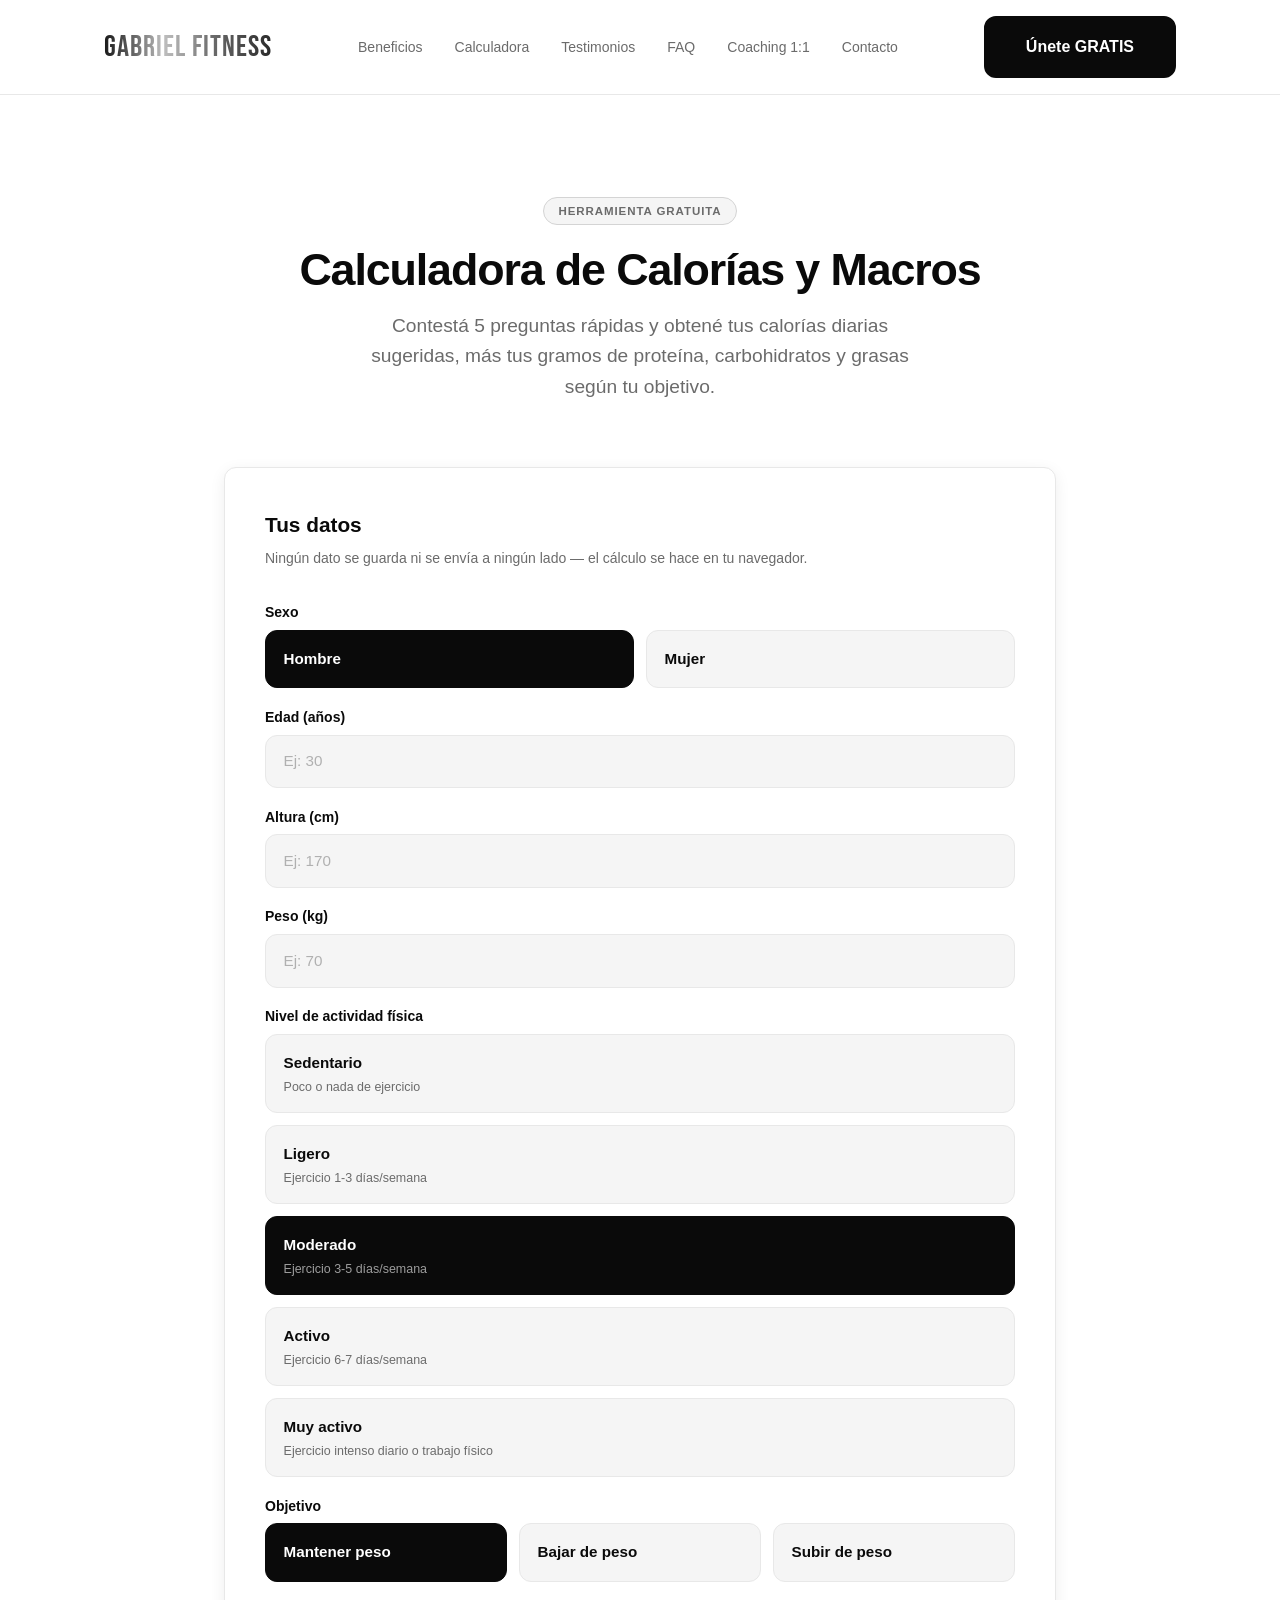
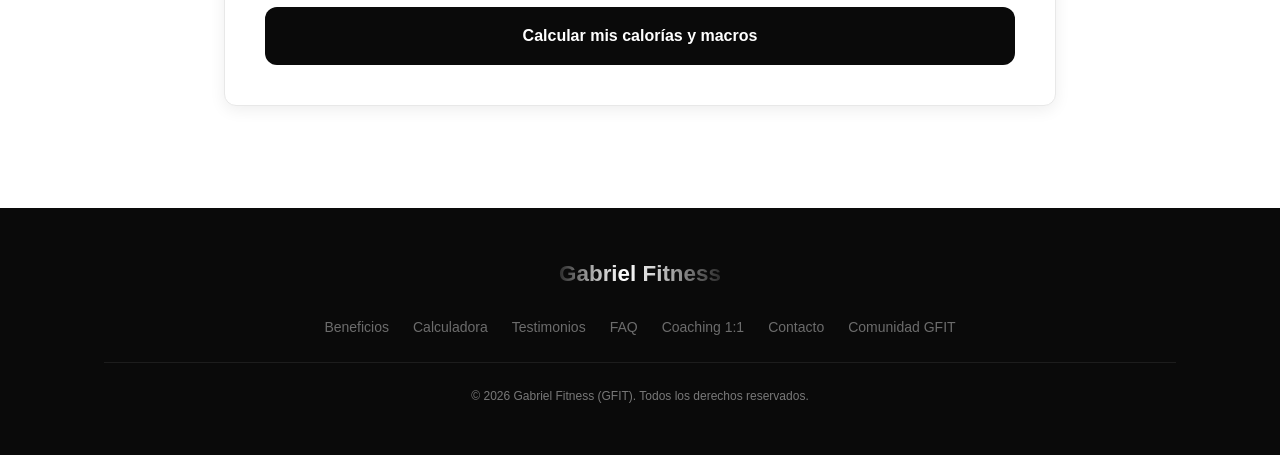
==== calculadora.html @ d25fadeb "Add calorie & macro calculator page - New calculadora.html: standalone tool page matching the site's" ====
<!DOCTYPE html>
<html lang="es">
<head>
  <meta charset="UTF-8">
  <meta name="viewport" content="width=device-width, initial-scale=1.0">

  <!-- SEO -->
  <title>Calculadora de Calorías y Macros — Gabriel Fitness (GFIT)</title>
  <meta name="description" content="Calculá tus calorías diarias y tus macronutrientes (proteína, carbohidratos y grasas) según tu objetivo. Herramienta gratuita de Gabriel Fitness.">

  <!-- Open Graph -->
  <meta property="og:title" content="Calculadora de Calorías y Macros — Gabriel Fitness (GFIT)">
  <meta property="og:description" content="Calculá tus calorías diarias y tus macronutrientes según tu objetivo. Herramienta gratuita de Gabriel Fitness.">
  <meta property="og:type" content="website">
  <meta property="og:image" content="https://images.unsplash.com/photo-1571019613454-1cb2f99b2d8b?w=1200&q=80">

  <link rel="stylesheet" href="./styles.css">
</head>

<body>

  <!-- HEADER -->
  <header class="site-header">
    <div class="container">
      <div class="header-inner">

        <a href="index.html" class="logo" aria-label="Gabriel Fitness — inicio">Gabriel Fitness</a>

        <nav class="nav-links" aria-label="Navegación principal">
          <a href="index.html#beneficios">Beneficios</a>
          <a href="calculadora.html">Calculadora</a>
          <a href="index.html#testimonios">Testimonios</a>
          <a href="index.html#faq">FAQ</a>
          <a href="index.html#coaching">Coaching 1:1</a>
          <a href="index.html#contacto">Contacto</a>
        </nav>

        <div class="header-cta">
          <a href="https://www.skool.com/noimportadondeestes-3289/about" target="_blank" rel="noopener noreferrer" class="btn btn-primary">Únete GRATIS</a>
          <button class="hamburger" id="menuBtn" aria-label="Abrir menú" aria-expanded="false">
            <span></span><span></span><span></span>
          </button>
        </div>

      </div>

      <nav class="mobile-menu" id="mobileMenu" aria-label="Menú móvil">
        <a href="index.html#beneficios">Beneficios</a>
        <a href="calculadora.html">Calculadora</a>
        <a href="index.html#testimonios">Testimonios</a>
        <a href="index.html#faq">FAQ</a>
        <a href="index.html#coaching">Coaching 1:1</a>
        <a href="index.html#contacto">Contacto</a>
        <a href="https://www.skool.com/noimportadondeestes-3289/about" target="_blank" rel="noopener noreferrer" class="btn btn-primary" style="margin-top:0.5rem;text-align:center;">Únete GRATIS a la comunidad</a>
      </nav>

    </div>
  </header>

  <main>

    <!-- ============================================ -->
    <!-- CALCULADORA -->
    <!-- ============================================ -->
    <section class="section-pad">
      <div class="container container--md">

        <div class="section-header">
          <div class="tag">Herramienta gratuita</div>
          <h1 class="section-title">Calculadora de Calorías y Macros</h1>
          <p class="section-subtitle">Contestá 5 preguntas rápidas y obtené tus calorías diarias sugeridas, más tus gramos de proteína, carbohidratos y grasas según tu objetivo.</p>
        </div>

        <div class="form-card">
          <h3 class="form-card-title">Tus datos</h3>
          <p class="form-card-sub">Ningún dato se guarda ni se envía a ningún lado — el cálculo se hace en tu navegador.</p>

          <form id="calcForm" novalidate>

            <div class="form-group">
              <span class="form-label">Sexo</span>
              <div class="choice-group" role="radiogroup" aria-label="Sexo">
                <label class="choice-card">
                  <input type="radio" name="sexo" value="hombre" checked>
                  <span class="choice-card-title">Hombre</span>
                </label>
                <label class="choice-card">
                  <input type="radio" name="sexo" value="mujer">
                  <span class="choice-card-title">Mujer</span>
                </label>
              </div>
            </div>

            <div class="form-group">
              <label class="form-label" for="c-edad">Edad (años)</label>
              <input class="form-input" type="number" inputmode="numeric" id="c-edad" name="edad" min="14" max="90" step="1" placeholder="Ej: 30" required>
            </div>

            <div class="form-group">
              <label class="form-label" for="c-altura">Altura (cm)</label>
              <input class="form-input" type="number" inputmode="numeric" id="c-altura" name="altura" min="120" max="230" step="1" placeholder="Ej: 170" required>
            </div>

            <div class="form-group">
              <label class="form-label" for="c-peso">Peso (kg)</label>
              <input class="form-input" type="number" inputmode="decimal" id="c-peso" name="peso" min="30" max="250" step="0.1" placeholder="Ej: 70" required>
            </div>

            <div class="form-group">
              <span class="form-label">Nivel de actividad física</span>
              <div class="choice-group choice-group--stack" role="radiogroup" aria-label="Nivel de actividad física">
                <label class="choice-card">
                  <input type="radio" name="actividad" value="sedentario">
                  <span class="choice-card-title">Sedentario</span>
                  <span class="choice-card-desc">Poco o nada de ejercicio</span>
                </label>
                <label class="choice-card">
                  <input type="radio" name="actividad" value="ligero">
                  <span class="choice-card-title">Ligero</span>
                  <span class="choice-card-desc">Ejercicio 1-3 días/semana</span>
                </label>
                <label class="choice-card">
                  <input type="radio" name="actividad" value="moderado" checked>
                  <span class="choice-card-title">Moderado</span>
                  <span class="choice-card-desc">Ejercicio 3-5 días/semana</span>
                </label>
                <label class="choice-card">
                  <input type="radio" name="actividad" value="activo">
                  <span class="choice-card-title">Activo</span>
                  <span class="choice-card-desc">Ejercicio 6-7 días/semana</span>
                </label>
                <label class="choice-card">
                  <input type="radio" name="actividad" value="muy-activo">
                  <span class="choice-card-title">Muy activo</span>
                  <span class="choice-card-desc">Ejercicio intenso diario o trabajo físico</span>
                </label>
              </div>
            </div>

            <div class="form-group">
              <span class="form-label">Objetivo</span>
              <div class="choice-group" role="radiogroup" aria-label="Objetivo">
                <label class="choice-card">
                  <input type="radio" name="objetivo" value="mantener" checked>
                  <span class="choice-card-title">Mantener peso</span>
                </label>
                <label class="choice-card">
                  <input type="radio" name="objetivo" value="deficit">
                  <span class="choice-card-title">Bajar de peso</span>
                </label>
                <label class="choice-card">
                  <input type="radio" name="objetivo" value="superavit">
                  <span class="choice-card-title">Subir de peso</span>
                </label>
              </div>
            </div>

            <button type="submit" class="form-submit">Calcular mis calorías y macros</button>
          </form>

          <div class="calc-results" id="calcResults" aria-live="polite">

            <div class="calc-results-grid">
              <div>
                <div class="stat-num" id="resCalorias">—</div>
                <div class="stat-lbl">Calorías objetivo<br>al día</div>
              </div>
              <div>
                <div class="stat-num" id="resProteina">—</div>
                <div class="stat-lbl">Proteína<br>al día</div>
              </div>
              <div>
                <div class="stat-num" id="resCarbos">—</div>
                <div class="stat-lbl">Carbohidratos<br>al día</div>
              </div>
              <div>
                <div class="stat-num" id="resGrasas">—</div>
                <div class="stat-lbl">Grasas<br>al día</div>
              </div>
            </div>

            <p class="calc-note">Estos valores son una referencia de partida basada en fórmulas estándar (Mifflin-St Jeor), no una prescripción exacta. Tu cuerpo puede responder distinto — lo ideal es ajustar según cómo evoluciones en las primeras semanas.</p>

            <div class="hero-cta-group">
              <a href="https://wa.me/50764013464?text=Hola%20Gabriel%2C%20hice%20el%20c%C3%A1lculo%20de%20mis%20calor%C3%ADas%20y%20tengo%20una%20duda%20sobre%20c%C3%B3mo%20aplicarlo" target="_blank" rel="noopener noreferrer" class="btn btn-primary btn-lg">Tengo una duda, hablemos por WhatsApp</a>
              <a href="https://www.skool.com/noimportadondeestes-3289/about" target="_blank" rel="noopener noreferrer" class="btn btn-outline">Prefiero unirme a la comunidad gratis</a>
            </div>

          </div>

        </div>

      </div>
    </section>

  </main>

  <!-- FOOTER -->
  <footer class="site-footer">
    <div class="container">
      <div class="footer-inner">

        <div class="footer-logo">Gabriel Fitness</div>

        <nav class="footer-links" aria-label="Links del footer">
          <a href="index.html#beneficios">Beneficios</a>
          <a href="calculadora.html">Calculadora</a>
          <a href="index.html#testimonios">Testimonios</a>
          <a href="index.html#faq">FAQ</a>
          <a href="index.html#coaching">Coaching 1:1</a>
          <a href="index.html#contacto">Contacto</a>
          <a href="https://www.skool.com/noimportadondeestes-3289/about" target="_blank" rel="noopener noreferrer">Comunidad GFIT</a>
        </nav>

        <div class="footer-divider"></div>

        <div class="footer-bottom">
          <span>© 2026 Gabriel Fitness (GFIT). Todos los derechos reservados.</span>
        </div>

      </div>
    </div>
  </footer>

  <!-- JAVASCRIPT -->
  <script src="script.js"></script>
  <script>
    // ---- TARJETAS SELECCIONABLES ----
    (function () {
      document.querySelectorAll('.choice-group').forEach(function (group) {
        function sync() {
          group.querySelectorAll('.choice-card').forEach(function (card) {
            card.classList.toggle('choice-card--selected', card.querySelector('input').checked);
          });
        }
        group.addEventListener('change', sync);
        sync();
      });
    })();

    // ---- CALCULADORA DE CALORÍAS Y MACROS ----
    (function () {
      var form = document.getElementById('calcForm');
      if (!form) return;
      var results = document.getElementById('calcResults');

      var MULTIPLICADORES = {
        sedentario: 1.2,
        ligero: 1.375,
        moderado: 1.55,
        activo: 1.725,
        'muy-activo': 1.9
      };

      form.addEventListener('submit', function (e) {
        e.preventDefault();

        var sexo = form.sexo.value;
        var edad = parseFloat(form.edad.value);
        var altura = parseFloat(form.altura.value);
        var peso = parseFloat(form.peso.value);
        var actividad = form.actividad.value;
        var objetivo = form.objetivo.value;

        var bmr = sexo === 'hombre'
          ? (10 * peso) + (6.25 * altura) - (5 * edad) + 5
          : (10 * peso) + (6.25 * altura) - (5 * edad) - 161;

        var tdee = bmr * MULTIPLICADORES[actividad];

        var calorias = tdee;
        if (objetivo === 'deficit') calorias = tdee * 0.85;
        if (objetivo === 'superavit') calorias = tdee * 1.10;

        var proteinaG = peso * 1.8;
        var proteinaCal = proteinaG * 4;
        var grasaCal = calorias * 0.25;
        var grasaG = grasaCal / 9;
        var carbosCal = Math.max(calorias - proteinaCal - grasaCal, 0);
        var carbosG = carbosCal / 4;

        document.getElementById('resCalorias').textContent = Math.round(calorias) + ' kcal';
        document.getElementById('resProteina').textContent = Math.round(proteinaG) + ' g';
        document.getElementById('resCarbos').textContent = Math.round(carbosG) + ' g';
        document.getElementById('resGrasas').textContent = Math.round(grasaG) + ' g';

        results.classList.add('calc-results--show');
        results.scrollIntoView({ behavior: 'smooth', block: 'start' });
      });
    })();
  </script>

</body>
</html>
---- styles.css ----
@import url('https://fonts.googleapis.com/css2?family=Bebas+Neue&display=swap');

/* ============================================
   STYLES.CSS — Gabriel Fitness (GFIT)
   Diseño blanco/negro puro, sin frameworks
   ============================================ */

/* ---- RESET ---- */
*, *::before, *::after { box-sizing: border-box; margin: 0; padding: 0; }

html {
  scroll-behavior: smooth;
  -webkit-font-smoothing: antialiased;
  -moz-osx-font-smoothing: grayscale;
  font-size: 16px;
}

body {
  font-family: -apple-system, BlinkMacSystemFont, 'Segoe UI', Roboto, 'Helvetica Neue', Arial, sans-serif;
  background: #ffffff;
  color: #0a0a0a;
  line-height: 1.6;
}

img { display: block; max-width: 100%; height: auto; }
ul { list-style: none; }
a { text-decoration: none; color: inherit; }
button { cursor: pointer; font: inherit; }
input, textarea { font: inherit; }

/* ---- VARIABLES ---- */
:root {
  --black:        #0a0a0a;
  --white:        #ffffff;
  --gray-100:     #f5f5f5;
  --gray-200:     #e8e8e8;
  --gray-300:     #d4d4d4;
  --gray-500:     #6b6b6b;
  --gray-700:     #333333;
  --silver-grad:  linear-gradient(90deg, #2b2b2b 0%, #a8a8a8 20%, #ffffff 40%, #cfcfcf 60%, #7a7a7a 80%, #2b2b2b 100%); /* efecto metálico premium */
  --radius:       12px;
  --max-w:        1200px;
  --max-w-md:     960px;
  --transition:   200ms ease;
}

/* ---- UTILIDADES ---- */
.container {
  width: 100%;
  max-width: var(--max-w);
  margin: 0 auto;
  padding: 0 clamp(1.5rem, 5vw, 4rem);
}

.container--md {
  max-width: var(--max-w-md);
  margin: 0 auto;
  padding: 0 clamp(1.5rem, 5vw, 4rem);
}

.section-pad { padding: clamp(4rem, 8vw, 8rem) 0; }

.tag {
  display: inline-block;
  padding: 0.25rem 0.9rem;
  background: var(--gray-100);
  border: 1px solid var(--gray-300);
  border-radius: 999px;
  font-size: 0.72rem;
  font-weight: 700;
  letter-spacing: 0.08em;
  text-transform: uppercase;
  color: var(--gray-500);
  margin-bottom: 1.25rem;
}

.section-title {
  font-size: clamp(2rem, 3.5vw, 3rem);
  font-weight: 800;
  letter-spacing: -0.025em;
  line-height: 1.1;
  color: var(--black);
  margin-bottom: 1rem;
}

.section-subtitle {
  font-size: clamp(1rem, 1.5vw, 1.2rem);
  color: var(--gray-500);
  line-height: 1.6;
  max-width: 52ch;
  margin: 0 auto;
}

.section-header {
  text-align: center;
  margin-bottom: clamp(3rem, 5vw, 5rem);
}

/* ---- BOTONES ---- */
.btn {
  display: inline-flex;
  align-items: center;
  justify-content: center;
  gap: 0.5rem;
  padding: 1rem 2.5rem;
  font-size: 1rem;
  font-weight: 600;
  border-radius: var(--radius);
  border: 2px solid transparent;
  transition: all var(--transition);
  white-space: nowrap;
  cursor: pointer;
}

.btn-primary {
  background: var(--black);
  color: var(--white);
  border-color: var(--black);
}

.btn-primary:hover {
  background: var(--gray-700);
  border-color: var(--gray-700);
}

.btn-outline {
  background: transparent;
  color: var(--black);
  border-color: var(--gray-300);
}

.btn-outline:hover {
  background: var(--gray-100);
  border-color: var(--gray-500);
}

.btn-silver {
  background: var(--silver-grad);
  color: #1a1a1a;
  border: none;
  font-weight: 700;
}

.btn-silver:hover { opacity: 0.9; }

.btn-white {
  background: var(--white);
  color: var(--black);
  border-color: var(--white);
  font-weight: 700;
}

.btn-white:hover { background: #e8e8e8; }

.btn-lg {
  padding: 1.1rem 3rem;
  font-size: 1.1rem;
  border-radius: 14px;
}

/* ============================================
   HEADER
   ============================================ */
.site-header {
  position: sticky;
  top: 0;
  z-index: 100;
  background: rgba(255,255,255,0.95);
  border-bottom: 1px solid var(--gray-200);
  backdrop-filter: blur(10px);
  -webkit-backdrop-filter: blur(10px);
}

.header-inner {
  display: flex;
  align-items: center;
  justify-content: space-between;
  padding: 1rem 0;
  gap: 1rem;
}

/* Logo con degradado plateado */
.logo {
  font-size: 30px;
  font-family: 'Bebas Neue', sans-serif;
  font-weight: 400;
  letter-spacing: 1px;
  background: linear-gradient(
    90deg,
    #1a1a1a 0%,
    #6f6f6f 20%,
    #bfbfbf 35%,
    #9a9a9a 50%,
    #6a6a6a 65%,
    #2a2a2a 100%
  );
  -webkit-background-clip: text;
  -webkit-text-fill-color: transparent;
  background-clip: text;
}

.nav-links {
  display: flex;
  align-items: center;
  gap: 2rem;
}

.nav-links a {
  font-size: 0.875rem;
  font-weight: 500;
  color: var(--gray-500);
  transition: color var(--transition);
}

.nav-links a:hover { color: var(--black); }

.header-cta { display: flex; align-items: center; gap: 1rem; }

/* Mobile menu */
.hamburger {
  display: none;
  flex-direction: column;
  gap: 5px;
  width: 40px; height: 40px;
  align-items: center; justify-content: center;
  background: none; border: none; cursor: pointer;
}

.hamburger span {
  display: block; width: 22px; height: 2px;
  background: var(--black); border-radius: 2px;
}

.mobile-menu {
  display: none;
  flex-direction: column;
  gap: 0.25rem;
  padding: 0.75rem 0 1.25rem;
  border-top: 1px solid var(--gray-200);
}

.mobile-menu a {
  font-size: 1rem; font-weight: 500;
  color: var(--gray-500);
  padding: 0.75rem 0;
  border-bottom: 1px solid var(--gray-200);
}

.mobile-menu a:hover { color: var(--black); }
.mobile-menu--open { display: flex; }

@media (max-width: 768px) {
  .nav-links { display: none; }
  .hamburger { display: flex; }
  .header-cta .btn { display: none; }
}

/* ============================================
   SECCIÓN 1: HERO
   ============================================ */
.hero {
  padding: clamp(4rem, 8vw, 7rem) 0;
  background: var(--white);
}

.hero-grid {
  display: grid;
  grid-template-columns: 1fr 1fr;
  align-items: center;
  gap: clamp(2rem, 5vw, 5rem);
}

.hero-badge {
  display: inline-flex;
  align-items: center;
  gap: 0.5rem;
  padding: 0.4rem 1rem;
  background: var(--gray-100);
  border: 1px solid var(--gray-300);
  border-radius: 999px;
  font-size: 0.72rem;
  font-weight: 700;
  letter-spacing: 0.06em;
  text-transform: uppercase;
  color: var(--gray-500);
  margin-bottom: 1.5rem;
  width: fit-content;
}

.hero-badge-dot {
  width: 7px; height: 7px;
  background: #22c55e;
  border-radius: 50%;
}

.hero-title {
  font-size: clamp(2.8rem, 6vw, 6rem);
  font-weight: 800;
  letter-spacing: -0.035em;
  line-height: 1.0;
  color: var(--black);
  margin-bottom: 1.25rem;
}

.hero-subtitle {
  font-size: clamp(1.1rem, 1.8vw, 1.4rem);
  color: var(--gray-500);
  line-height: 1.5;
  margin-bottom: 2.5rem;
  max-width: 46ch;
}

.hero-cta-group {
  display: flex;
  flex-wrap: wrap;
  gap: 1rem;
  align-items: center;
  margin-bottom: 2.5rem;
}

.hero-stats {
  display: flex;
  align-items: center;
  gap: 1.5rem;
  padding-top: 2rem;
  border-top: 1px solid var(--gray-200);
}

.stat-num {
  font-size: clamp(1.4rem, 2.5vw, 1.8rem);
  font-weight: 800;
  color: var(--black);
  letter-spacing: -0.02em;
}

.stat-lbl {
  font-size: 0.75rem;
  color: var(--gray-500);
  line-height: 1.3;
}

.stat-divider {
  width: 1px; height: 40px;
  background: var(--gray-300);
  flex-shrink: 0;
}

.hero-img-wrap {
  position: relative;
  border-radius: var(--radius);
  overflow: hidden;
  aspect-ratio: 4/5;
  background: var(--gray-100);
  box-shadow: 0 24px 64px rgba(0,0,0,0.14);
}

.hero-img-wrap img {
  width: 100%; height: 100%;
  object-fit: cover;
  object-position: center top;
}

.hero-img-badge {
  position: absolute;
  bottom: 1.5rem; left: 1.5rem;
  background: var(--white);
  border: 1px solid var(--gray-200);
  border-radius: var(--radius);
  padding: 0.9rem 1.2rem;
  display: flex;
  align-items: center;
  gap: 0.75rem;
  box-shadow: 0 8px 24px rgba(0,0,0,0.12);
}

.hero-img-badge-icon { font-size: 1.6rem; }

.hero-img-badge-text strong {
  display: block;
  font-size: 0.85rem;
  font-weight: 700;
  color: var(--black);
}

.hero-img-badge-text span {
  font-size: 0.72rem;
  color: var(--gray-500);
}

@media (max-width: 900px) {
  .hero-grid { grid-template-columns: 1fr; }
  .hero-img-wrap { aspect-ratio: 11/10; max-height: 480px; }
}

@media (max-width: 480px) {
  .hero-cta-group { flex-direction: column; }
  .hero-cta-group .btn { width: 100%; }
}

/* ============================================
   SECCIÓN 2: AUTORIDAD
   ============================================ */
.autoridad { background: var(--gray-100); }

.stats-grid {
  display: grid;
  grid-template-columns: 1fr 1fr;
  gap: 1.5rem;
  margin-bottom: 4rem;
}

.stat-card {
  background: var(--white);
  border: 1px solid var(--gray-300);
  border-radius: var(--radius);
  padding: 2.5rem 2rem;
  text-align: center;
}

.stat-card-num {
  font-size: clamp(2.5rem, 5vw, 4.5rem);
  font-weight: 800;
  letter-spacing: -0.03em;
  color: var(--black);
  line-height: 1;
  margin-bottom: 0.5rem;
}

.stat-card-lbl {
  font-size: 0.875rem;
  color: var(--gray-500);
  font-weight: 500;
}

.logos-label {
  font-size: 0.72rem;
  font-weight: 700;
  letter-spacing: 0.1em;
  text-transform: uppercase;
  color: #b0b0b0;
  text-align: center;
  margin-bottom: 1.5rem;
}

.logos-grid {
  display: flex;
  flex-wrap: wrap;
  gap: 0.75rem;
  justify-content: center;
}

.logo-pill {
  padding: 0.6rem 1.2rem;
  background: var(--white);
  border: 1px solid var(--gray-300);
  border-radius: var(--radius);
  font-size: 0.875rem;
  font-weight: 600;
  color: var(--gray-500);
  transition: all var(--transition);
}

.logo-pill:hover {
  border-color: var(--gray-500);
  color: var(--black);
}

@media (max-width: 600px) {
  .stats-grid { grid-template-columns: 1fr; }
}

/* ============================================
   SECCIÓN 3: BENEFICIOS
   ============================================ */
.beneficios { background: var(--white); }

.beneficios-grid {
  display: grid;
  grid-template-columns: repeat(3, 1fr);
  gap: 1.5rem;
  margin-bottom: 3.5rem;
}

.benefit-card {
  background: var(--white);
  border: 1px solid var(--gray-200);
  border-radius: var(--radius);
  padding: 2.5rem 2rem;
  display: flex;
  flex-direction: column;
  gap: 1rem;
  transition: all var(--transition);
  position: relative;
  overflow: hidden;
}

.benefit-card::before {
  content: '';
  position: absolute; top: 0; left: 0; right: 0;
  height: 3px;
  background: var(--silver-grad);
  opacity: 0;
  transition: opacity var(--transition);
}

.benefit-card:hover {
  box-shadow: 0 12px 40px rgba(0,0,0,0.1);
  border-color: #b0b0b0;
}

.benefit-card:hover::before { opacity: 1; }

.benefit-icon {
  width: 52px; height: 52px;
  background: var(--gray-100);
  border-radius: 10px;
  display: flex; align-items: center; justify-content: center;
  font-size: 1.4rem;
}

.benefit-title {
  font-size: 1.2rem;
  font-weight: 700;
  color: var(--black);
  letter-spacing: -0.01em;
}

.benefit-desc {
  font-size: 0.95rem;
  color: var(--gray-500);
  line-height: 1.65;
}

.beneficios-cta { text-align: center; }
.beneficios-cta p {
  font-size: 0.8rem;
  color: #b0b0b0;
  margin-top: 1rem;
}

@media (max-width: 768px) {
  .beneficios-grid { grid-template-columns: 1fr; }
}

/* ============================================
   SECCIÓN 4: FEATURES GFIT
   ============================================ */
.features { background: var(--gray-100); }

.features-layout {
  display: grid;
  grid-template-columns: 1fr 1fr;
  gap: clamp(2.5rem, 5vw, 5rem);
  align-items: start;
}

.features-intro {
  font-size: 0.95rem;
  color: var(--gray-500);
  line-height: 1.7;
  margin-bottom: 2rem;
}

.features-checklist {
  display: flex;
  flex-direction: column;
  gap: 0.75rem;
  margin-bottom: 2.5rem;
}

.features-checklist li {
  display: flex;
  align-items: center;
  gap: 1rem;
  padding: 0.9rem 1.2rem;
  background: var(--white);
  border: 1px solid var(--gray-200);
  border-radius: var(--radius);
  font-size: 0.95rem;
  font-weight: 500;
  color: var(--black);
  transition: all var(--transition);
}

.features-checklist li:hover {
  border-color: var(--gray-500);
}

.check-icon {
  flex-shrink: 0;
  width: 22px; height: 22px;
  background: var(--black);
  border-radius: 50%;
  display: flex; align-items: center; justify-content: center;
}

.check-icon svg { display: block; }

.features-tiles {
  display: grid;
  grid-template-columns: 1fr 1fr;
  gap: 1rem;
}

.feature-tile {
  background: var(--white);
  border: 1px solid var(--gray-200);
  border-radius: var(--radius);
  padding: 1.4rem 1.2rem;
  display: flex;
  flex-direction: column;
  gap: 0.6rem;
  transition: all var(--transition);
}

.feature-tile:hover {
  border-color: var(--black);
  box-shadow: 0 4px 16px rgba(0,0,0,0.08);
}

.tile-icon { font-size: 1.5rem; }

.tile-name {
  font-size: 0.875rem;
  font-weight: 600;
  color: var(--black);
  line-height: 1.3;
}

@media (max-width: 900px) {
  .features-layout { grid-template-columns: 1fr; }
  .features-tiles { grid-template-columns: repeat(4, 1fr); }
}

@media (max-width: 600px) {
  .features-tiles { grid-template-columns: repeat(2, 1fr); }
}

/* ============================================
   SECCIÓN 5: TESTIMONIOS
   ============================================ */
.testimonios { background: var(--white); }

.testimonios-top {
  display: grid;
  grid-template-columns: repeat(3, 1fr);
  gap: 1.5rem;
  margin-bottom: 1.5rem;
}

.testimonios-bottom {
  display: grid;
  grid-template-columns: repeat(2, 1fr);
  gap: 1.5rem;
  max-width: calc(66.66% + 0.75rem);
  margin: 0 auto;
}

.testimonio-card {
  background: var(--white);
  border: 1px solid var(--gray-200);
  border-radius: var(--radius);
  padding: 2rem;
  display: flex;
  flex-direction: column;
  gap: 1rem;
  transition: all var(--transition);
}

.testimonio-card:hover {
  box-shadow: 0 12px 36px rgba(0,0,0,0.09);
  border-color: #b0b0b0;
}

.stars { color: #f59e0b; font-size: 0.875rem; letter-spacing: 2px; }

.quote-mark {
  font-size: 2.5rem;
  line-height: 1;
  color: var(--gray-300);
  font-family: Georgia, serif;
  margin-bottom: -0.5rem;
}

.testimonio-text {
  font-size: 0.95rem;
  color: var(--black);
  line-height: 1.65;
  font-style: italic;
}

.testimonio-author {
  display: flex;
  align-items: center;
  gap: 0.75rem;
  padding-top: 1rem;
  border-top: 1px solid var(--gray-200);
}

.t-avatar {
  width: 42px; height: 42px;
  border-radius: 50%;
  background: var(--silver-grad);
  object-fit: cover;
  flex-shrink: 0;
}

.t-name {
  font-size: 0.875rem;
  font-weight: 700;
  color: var(--black);
}

.t-role { font-size: 0.75rem; color: var(--gray-500); }

@media (max-width: 900px) {
  .testimonios-top { grid-template-columns: 1fr 1fr; }
  .testimonios-top > *:last-child:nth-child(3) {
    grid-column: 1 / -1;
    max-width: calc(50% - 0.75rem);
    margin: 0 auto;
  }
  .testimonios-bottom { max-width: 100%; grid-template-columns: 1fr 1fr; }
}

@media (max-width: 600px) {
  .testimonios-top { grid-template-columns: 1fr; }
  .testimonios-bottom { grid-template-columns: 1fr; }
}

/* ============================================
   SECCIÓN 6: HISTORIA
   ============================================ */
.historia {
  background: var(--black);
  color: var(--white);
  padding: clamp(5rem, 10vw, 8rem) 0;
}

.historia-inner {
  display: grid;
  grid-template-columns: 1fr 1fr;
  gap: clamp(3rem, 6vw, 6rem);
  align-items: center;
}

.historia-eyebrow {
  font-size: 0.72rem;
  font-weight: 700;
  letter-spacing: 0.1em;
  text-transform: uppercase;
  color: rgba(255,255,255,0.4);
  margin-bottom: 1.25rem;
}

.historia-title {
  font-size: clamp(2rem, 3.5vw, 3rem);
  font-weight: 800;
  letter-spacing: -0.025em;
  line-height: 1.1;
  color: var(--white);
  margin-bottom: 2rem;
}

.historia-body {
  display: flex;
  flex-direction: column;
  gap: 1.1rem;
}

.historia-body p {
  font-size: 1.05rem;
  color: rgba(255,255,255,0.72);
  line-height: 1.7;
  max-width: none;
}

.historia-quote {
  margin-top: 2rem;
  padding: 1.5rem 2rem;
  background: rgba(255,255,255,0.07);
  border-left: 3px solid rgba(255,255,255,0.25);
  border-radius: 0 var(--radius) var(--radius) 0;
  font-size: 1.05rem;
  font-style: italic;
  color: rgba(255,255,255,0.88);
  line-height: 1.6;
  max-width: none;
}

.historia-stats {
  display: flex;
  flex-direction: column;
  gap: 1rem;
}

.h-stat {
  display: flex;
  align-items: center;
  gap: 1.25rem;
  padding: 1.5rem 2rem;
  background: rgba(255,255,255,0.06);
  border: 1px solid rgba(255,255,255,0.1);
  border-radius: var(--radius);
}

.h-stat-icon { font-size: 1.8rem; flex-shrink: 0; }

.h-stat-num {
  font-size: 1.3rem;
  font-weight: 800;
  color: var(--white);
}

.h-stat-lbl {
  font-size: 0.8rem;
  color: rgba(255,255,255,0.5);
  margin-top: 0.1rem;
}

@media (max-width: 900px) {
  .historia-inner { grid-template-columns: 1fr; gap: 3rem; }
}

/* ============================================
   SECCIÓN 7: RECURSO GRATIS
   ============================================ */
.recurso { background: #eaeaea; color: #000000; } /* T3: fondo equilibrado + contraste texto */

.recurso-inner {
  display: grid;
  grid-template-columns: 1fr 1fr;
  gap: clamp(2.5rem, 5vw, 5rem);
  align-items: center;
}

.recurso-title {
  font-size: clamp(2rem, 3.5vw, 3rem);
  font-weight: 800;
  letter-spacing: -0.025em;
  line-height: 1.1;
  color: var(--black);
  margin-bottom: 1.25rem;
}

.recurso-title em {
  font-style: normal;
  background: linear-gradient(
    90deg,
    #1a1a1a 0%,
    #6f6f6f 20%,
    #bfbfbf 35%,
    #9a9a9a 50%,
    #6a6a6a 65%,
    #2a2a2a 100%
  );
  -webkit-background-clip: text;
  -webkit-text-fill-color: transparent;
  background-clip: text;
}

.recurso-desc {
  font-size: 1.05rem;
  color: var(--gray-500);
  line-height: 1.6;
  margin-bottom: 1.75rem;
}

.recurso-perks {
  display: flex;
  flex-direction: column;
  gap: 0.6rem;
}

.recurso-perks li {
  display: flex;
  align-items: center;
  gap: 0.75rem;
  font-size: 0.95rem;
  color: var(--black);
}

.recurso-perks li::before {
  content: '✓';
  flex-shrink: 0;
  width: 20px; height: 20px;
  background: var(--black);
  color: var(--white);
  border-radius: 50%;
  display: flex; align-items: center; justify-content: center;
  font-size: 0.65rem;
  font-weight: 700;
  line-height: 20px;
  text-align: center;
}

/* Formulario compartido */
.form-card {
  background: var(--white);
  border: 1px solid var(--gray-200);
  border-radius: var(--radius);
  padding: 2.5rem;
  box-shadow: 0 4px 16px rgba(0,0,0,0.07);
}

.form-card-title {
  font-size: 1.3rem;
  font-weight: 700;
  color: var(--black);
  margin-bottom: 0.35rem;
}

.form-card-sub {
  font-size: 0.875rem;
  color: var(--gray-500);
  margin-bottom: 2rem;
}

.form-group {
  display: flex;
  flex-direction: column;
  gap: 0.4rem;
  margin-bottom: 1.1rem;
}

.form-label {
  font-size: 0.875rem;
  font-weight: 600;
  color: var(--black);
}

.form-input,
.form-textarea {
  width: 100%;
  padding: 0.85rem 1.1rem;
  background: var(--gray-100);
  border: 1.5px solid var(--gray-200);
  border-radius: var(--radius);
  font-size: 0.95rem;
  color: var(--black);
  transition: border-color var(--transition), box-shadow var(--transition);
  -webkit-appearance: none;
}

.form-input:focus,
.form-textarea:focus {
  outline: none;
  border-color: var(--black);
  box-shadow: 0 0 0 3px rgba(0,0,0,0.06);
}

.form-input::placeholder,
.form-textarea::placeholder { color: #b0b0b0; }

.form-textarea { min-height: 120px; resize: vertical; }

.form-submit {
  width: 100%;
  margin-top: 0.5rem;
  padding: 1rem;
  font-size: 1rem;
  font-weight: 700;
  background: var(--black);
  color: var(--white);
  border: none;
  border-radius: var(--radius);
  cursor: pointer;
  transition: background var(--transition);
}

.form-submit:hover { background: var(--gray-700); }

.form-disclaimer {
  font-size: 0.75rem;
  color: #b0b0b0;
  text-align: center;
  margin-top: 0.75rem;
}

.form-success {
  display: none;
  flex-direction: column;
  align-items: center;
  gap: 0.75rem;
  text-align: center;
  padding: 3rem 1rem;
}

.form-success.show { display: flex; }

.form-success-icon { font-size: 2.5rem; }

.form-success-title {
  font-size: 1.3rem;
  font-weight: 700;
  color: var(--black);
}

.form-success-text {
  font-size: 0.95rem;
  color: var(--gray-500);
}

@media (max-width: 900px) {
  .recurso-inner { grid-template-columns: 1fr; }
}

/* ============================================
   SECCIÓN 8: FAQ
   ============================================ */
.faq { background: var(--white); }

.faq-list {
  display: flex;
  flex-direction: column;
  gap: 1rem;
  max-width: var(--max-w-md);
  margin: 0 auto;
}

.faq-item {
  background: var(--white);
  border: 1px solid var(--gray-200);
  border-radius: var(--radius);
  overflow: hidden;
  transition: border-color var(--transition);
}

.faq-item:hover { border-color: var(--gray-500); }
.faq-item.open { border-color: var(--black); }

.faq-btn {
  width: 100%;
  display: flex;
  align-items: center;
  justify-content: space-between;
  gap: 1rem;
  padding: 1.4rem 2rem;
  background: none;
  border: none;
  cursor: pointer;
  text-align: left;
  font-size: 1.05rem;
  font-weight: 600;
  color: var(--black);
}

.faq-toggle {
  flex-shrink: 0;
  width: 30px; height: 30px;
  background: var(--gray-100);
  border-radius: 50%;
  display: flex; align-items: center; justify-content: center;
  font-size: 1.2rem;
  color: var(--gray-500);
  transition: all var(--transition);
  line-height: 1;
}

.faq-item.open .faq-toggle {
  background: var(--black);
  color: var(--white);
  transform: rotate(45deg);
}

.faq-answer {
  max-height: 0;
  overflow: hidden;
  transition: max-height 0.3s ease;
}

.faq-item.open .faq-answer { max-height: 300px; }

.faq-answer-inner {
  padding: 0 2rem 1.5rem;
  font-size: 0.95rem;
  color: var(--gray-500);
  line-height: 1.65;
}

/* ============================================
   SECCIÓN 9: CONTACTO
   ============================================ */
.contacto { background: var(--gray-100); }

.contacto-inner {
  display: grid;
  grid-template-columns: 1fr 1fr;
  gap: clamp(2.5rem, 5vw, 5rem);
  align-items: start;
}

.contacto-title {
  font-size: clamp(2rem, 3.5vw, 3rem);
  font-weight: 800;
  letter-spacing: -0.025em;
  line-height: 1.1;
  color: var(--black);
  margin-bottom: 1.25rem;
}

.contacto-desc {
  font-size: 1.05rem;
  color: var(--gray-500);
  line-height: 1.6;
  margin-bottom: 2rem;
}

.contacto-info-card {
  display: flex;
  align-items: center;
  gap: 1rem;
  padding: 1.2rem 1.5rem;
  background: var(--white);
  border: 1px solid var(--gray-200);
  border-radius: var(--radius);
  margin-bottom: 1rem;
}

.contacto-info-icon { font-size: 1.4rem; flex-shrink: 0; }

.contacto-info-text strong {
  display: block;
  font-size: 0.875rem;
  font-weight: 700;
  color: var(--black);
}

.contacto-info-text span {
  font-size: 0.75rem;
  color: var(--gray-500);
}

@media (max-width: 900px) {
  .contacto-inner { grid-template-columns: 1fr; }
}

/* ============================================
   SECCIÓN 10: COACHING 1:1
   ============================================ */
.coaching {
  background: var(--black);
  color: var(--white);
  padding: clamp(5rem, 10vw, 8rem) 0;
}

.coaching-inner {
  display: grid;
  grid-template-columns: 1fr 1fr;
  gap: clamp(3rem, 6vw, 6rem);
  align-items: center;
}

.coaching-tag {
  display: inline-flex;
  align-items: center;
  gap: 0.5rem;
  padding: 0.35rem 1rem;
  background: rgba(255,255,255,0.1);
  border: 1px solid rgba(255,255,255,0.18);
  border-radius: 999px;
  font-size: 0.72rem;
  font-weight: 700;
  letter-spacing: 0.08em;
  text-transform: uppercase;
  color: rgba(255,255,255,0.65);
  margin-bottom: 1.5rem;
  width: fit-content;
}

.coaching-title {
  font-size: clamp(2rem, 3.5vw, 3rem);
  font-weight: 800;
  letter-spacing: -0.025em;
  line-height: 1.1;
  color: var(--white);
  margin-bottom: 1.25rem;
}

.coaching-desc {
  font-size: 1.05rem;
  color: rgba(255,255,255,0.7);
  line-height: 1.6;
  margin-bottom: 2.5rem;
}

.coaching-benefits {
  display: flex;
  flex-direction: column;
  gap: 0.75rem;
  margin-bottom: 2.5rem;
}

.coaching-benefits li {
  display: flex;
  align-items: flex-start;
  gap: 1rem;
  font-size: 0.95rem;
  color: rgba(255,255,255,0.82);
  line-height: 1.5;
}

.c-check {
  flex-shrink: 0;
  width: 20px; height: 20px;
  background: rgba(255,255,255,0.12);
  border-radius: 50%;
  display: flex; align-items: center; justify-content: center;
  margin-top: 2px;
  font-size: 0.6rem;
  color: rgba(255,255,255,0.9);
}

.coaching-card {
  background: rgba(255,255,255,0.06);
  border: 1px solid rgba(255,255,255,0.14);
  border-radius: var(--radius);
  padding: 2.5rem;
}

.coaching-card-title {
  font-size: 1.2rem;
  font-weight: 700;
  color: var(--white);
  margin-bottom: 0.35rem;
}

.coaching-card-sub {
  font-size: 0.8rem;
  color: rgba(255,255,255,0.45);
  margin-bottom: 2rem;
}

.coaching-price {
  font-size: clamp(2.5rem, 5vw, 3.5rem);
  font-weight: 900;
  color: var(--white);
  letter-spacing: -0.03em;
  margin-bottom: 0.5rem;
}

.coaching-presencial {
  font-size: 0.85rem;
  font-weight: 600;
  color: rgba(255,255,255,0.85);
  margin-bottom: 0.75rem;
}

.coaching-price-note {
  font-size: 0.8rem;
  color: rgba(255,255,255,0.4);
  margin-bottom: 2rem;
}

.btn-full { width: 100%; margin-bottom: 1rem; }

.coaching-note {
  font-size: 0.75rem;
  color: rgba(255,255,255,0.35);
  text-align: center;
}

@media (max-width: 900px) {
  .coaching-inner { grid-template-columns: 1fr; gap: 3rem; }
}

/* ============================================
   SECCIÓN 11: REDES SOCIALES
   ============================================ */
.redes { background: var(--gray-100); }

.redes-inner {
  text-align: center; /* T9: centrado textos */
  display: flex;
  flex-direction: column;
  align-items: center;
  gap: 2.5rem;
}

.redes-title {
  font-size: clamp(2rem, 3.5vw, 3rem);
  font-weight: 800;
  letter-spacing: -0.025em;
  color: var(--black);
  margin-bottom: 0.75rem;
}

.redes-subtitle {
  font-size: 1.05rem;
  color: var(--gray-500);
  max-width: 600px; /* T1: centrado perfecto */
  margin: 0 auto;
  text-align: center;
}

/* T5: centrado y consolidado (regla única) */
.redes-buttons {
  display: flex;
  flex-wrap: wrap;
  gap: 1.25rem;
  justify-content: center;
  align-items: center;
}

.social-btn {
  display: inline-flex;
  align-items: center;
  gap: 0.75rem;
  padding: 1rem 2rem;
  background: var(--white);
  border: 2px solid var(--gray-200);
  border-radius: var(--radius);
  font-size: 1rem;
  font-weight: 600;
  color: var(--black);
  text-decoration: none;
  transition: all var(--transition);
}

.social-btn:hover { border-color: var(--black); box-shadow: 0 4px 16px rgba(0,0,0,0.08); }
.social-btn--yt:hover { border-color: #ff0000; color: #ff0000; }
.social-btn--ig:hover { border-color: #e1306c; color: #e1306c; }

.social-icon { width: 24px; height: 24px; flex-shrink: 0; }

/* ============================================
   FOOTER
   ============================================ */
.site-footer {
  background: var(--black);
  color: rgba(255,255,255,0.45);
  padding: 3rem 0;
}

.footer-inner {
  display: flex;
  flex-direction: column;
  align-items: center;
  gap: 1.5rem;
  text-align: center;
}

.footer-logo {
  font-size: 1.4rem;
  font-weight: 800;
  background: var(--silver-grad);
  -webkit-background-clip: text;
  -webkit-text-fill-color: transparent;
  background-clip: text;
}

.footer-links {
  display: flex;
  flex-wrap: wrap;
  gap: 1.5rem;
  justify-content: center;
}

.footer-links a {
  font-size: 0.875rem;
  color: rgba(255,255,255,0.4);
  transition: color var(--transition);
}

.footer-links a:hover { color: rgba(255,255,255,0.85); }

.footer-divider {
  width: 100%; height: 1px;
  background: rgba(255,255,255,0.08);
}

.footer-bottom {
  display: flex;
  flex-wrap: wrap;
  gap: 1rem;
  justify-content: center;
  align-items: center;
  font-size: 0.75rem;
}

.footer-bottom a {
  color: rgba(255,255,255,0.3);
  font-size: 0.75rem;
  transition: color var(--transition);
}

.footer-bottom a:hover { color: rgba(255,255,255,0.7); }

/* ============================================
   MOBILE IMPROVEMENTS — controlled additions only
   Desktop unchanged. No global selectors.
   ============================================ */

/* 1. HERO IMAGE — larger, cropped waist-up on mobile */
@media (max-width: 768px) {
  .hero-img-wrap img {
    object-fit: cover;
    object-position: center top;
  }

  .hero-img-badge {
    bottom: 0.75rem;
    left: 0.75rem;
    padding: 0.5rem 0.7rem;
    gap: 0.5rem;
  }

  .hero-img-badge-icon { font-size: 1.1rem; }

  .hero-img-badge-text strong { font-size: 0.7rem; }

  .hero-img-badge-text span { font-size: 0.6rem; }
}

/* 2. HERO LAYOUT — single column + CTA stacked */
@media (max-width: 768px) {
  .hero-grid {
    grid-template-columns: 1fr;
  }

  .hero-cta-group {
    flex-direction: column;
  }

  .hero-cta-group .btn {
    width: 100%;
  }
}

/* 3. TESTIMONIALS — horizontal scroll slider (mobile only) */
@media (max-width: 768px) {
  .testimonios-top,
  .testimonios-bottom {
    display: flex;
    overflow-x: auto;
    gap: 16px;
    scroll-snap-type: x mandatory;
    padding-bottom: 12px;
    grid-template-columns: unset;
    max-width: unset;
  }

  .testimonios-top > *,
  .testimonios-bottom > * {
    flex: 0 0 85%;
    scroll-snap-align: start;
  }

  .testimonios-top::-webkit-scrollbar,
  .testimonios-bottom::-webkit-scrollbar {
    display: none;
  }
}

/* 4. GLOBAL SPACING — safe padding adjustments */
@media (max-width: 768px) {
  .section-pad {
    padding: 48px 0;
  }

  .container {
    padding: 0 20px;
  }
}

/* ============================================
   PÁGINA: CALCULADORA
   ============================================ */
.calc-results {
  display: none;
  margin-top: 2rem;
}

.calc-results--show { display: block; }

.calc-results-grid {
  display: grid;
  grid-template-columns: repeat(2, 1fr);
  gap: 1.5rem;
  padding: 1.5rem 0;
  border-top: 1px solid var(--gray-200);
  border-bottom: 1px solid var(--gray-200);
  margin-bottom: 1.5rem;
}

@media (min-width: 640px) {
  .calc-results-grid { grid-template-columns: repeat(4, 1fr); }
}

.calc-note {
  font-size: 0.875rem;
  color: var(--gray-500);
  line-height: 1.6;
  margin-bottom: 2rem;
}

.choice-group {
  display: grid;
  grid-template-columns: repeat(auto-fit, minmax(140px, 1fr));
  gap: 0.75rem;
}

.choice-group--stack { grid-template-columns: 1fr; }

.choice-card {
  position: relative;
  display: flex;
  flex-direction: column;
  gap: 0.2rem;
  padding: 1rem 1.1rem;
  background: var(--gray-100);
  border: 1.5px solid var(--gray-200);
  border-radius: var(--radius);
  cursor: pointer;
  transition: all var(--transition);
}

.choice-card:hover { border-color: var(--gray-500); }

.choice-card input {
  position: absolute;
  opacity: 0;
  width: 1px; height: 1px;
}

.choice-card-title {
  font-size: 0.95rem;
  font-weight: 700;
  color: var(--black);
}

.choice-card-desc {
  font-size: 0.78rem;
  color: var(--gray-500);
  line-height: 1.4;
}

.choice-card--selected {
  background: var(--black);
  border-color: var(--black);
}

.choice-card--selected .choice-card-title { color: var(--white); }
.choice-card--selected .choice-card-desc { color: rgba(255,255,255,0.6); }

.choice-card:has(input:focus-visible) {
  outline: 2px solid var(--black);
  outline-offset: 2px;
}
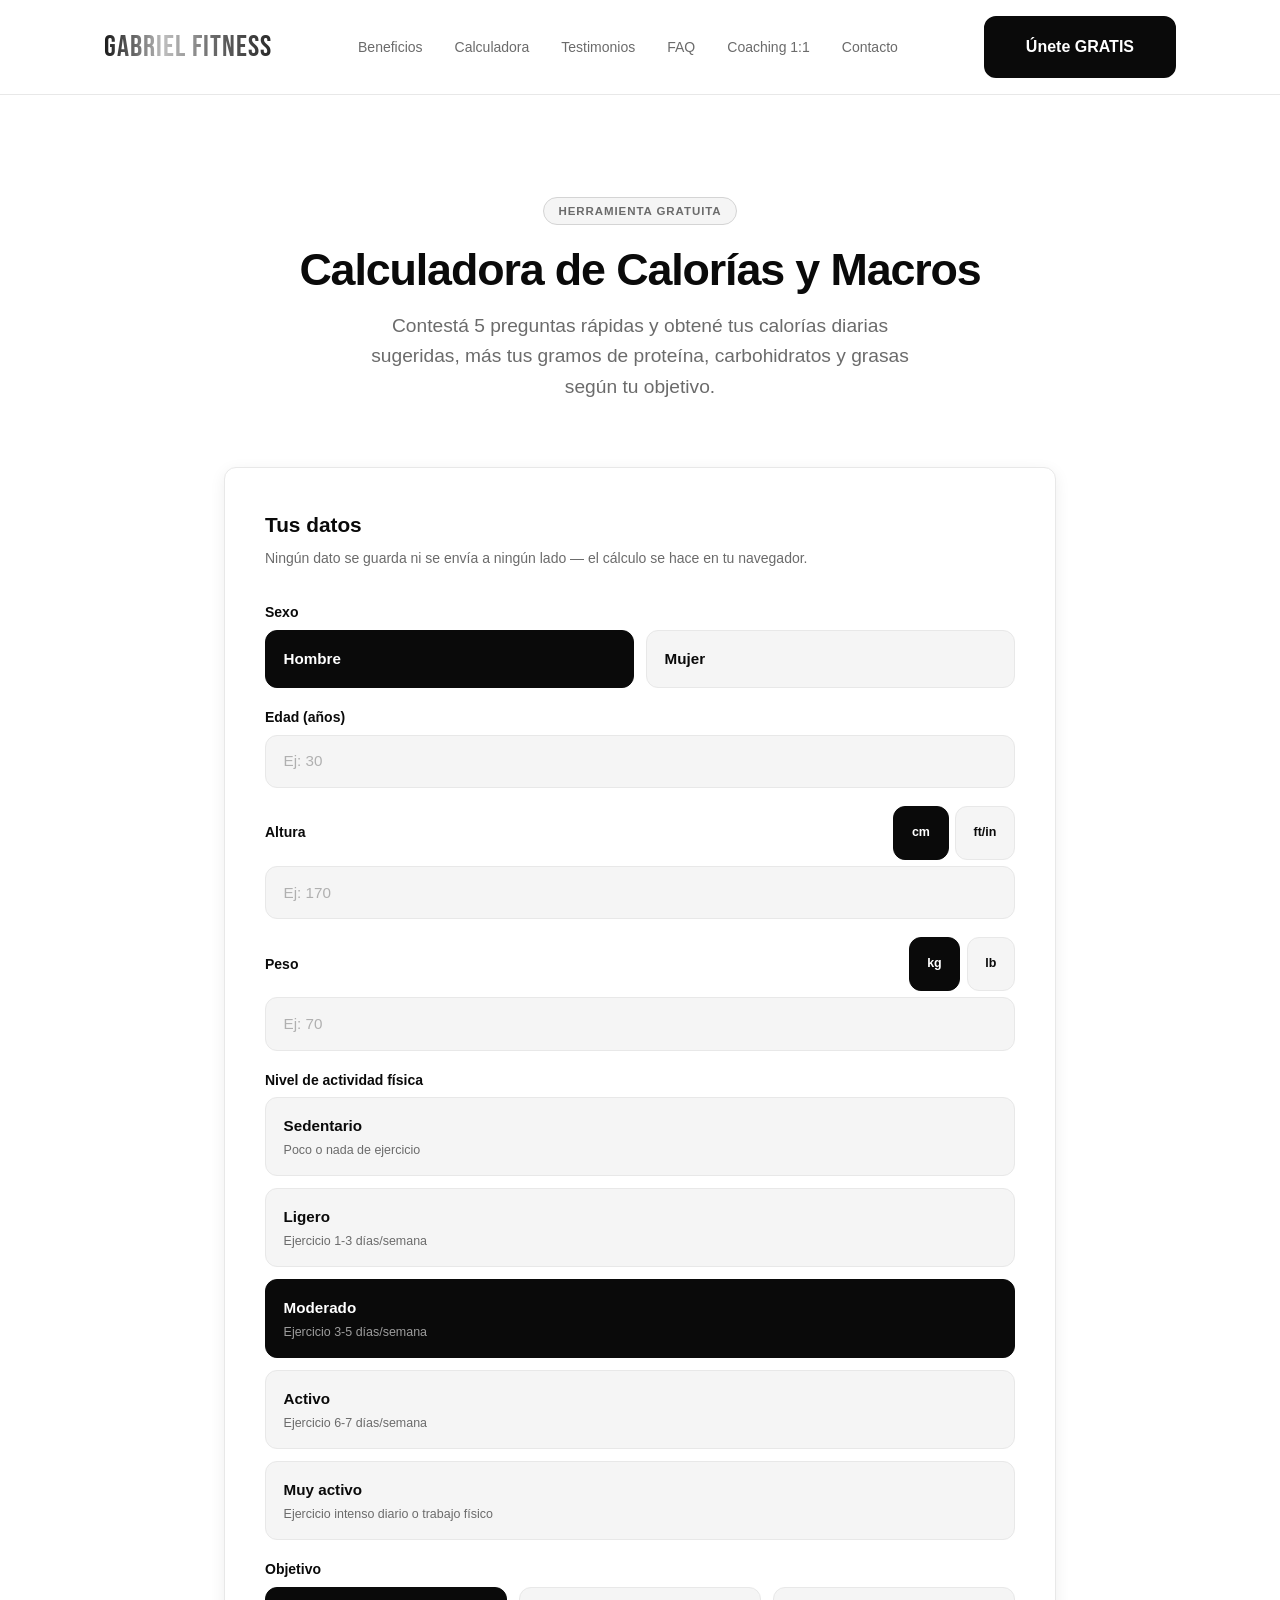
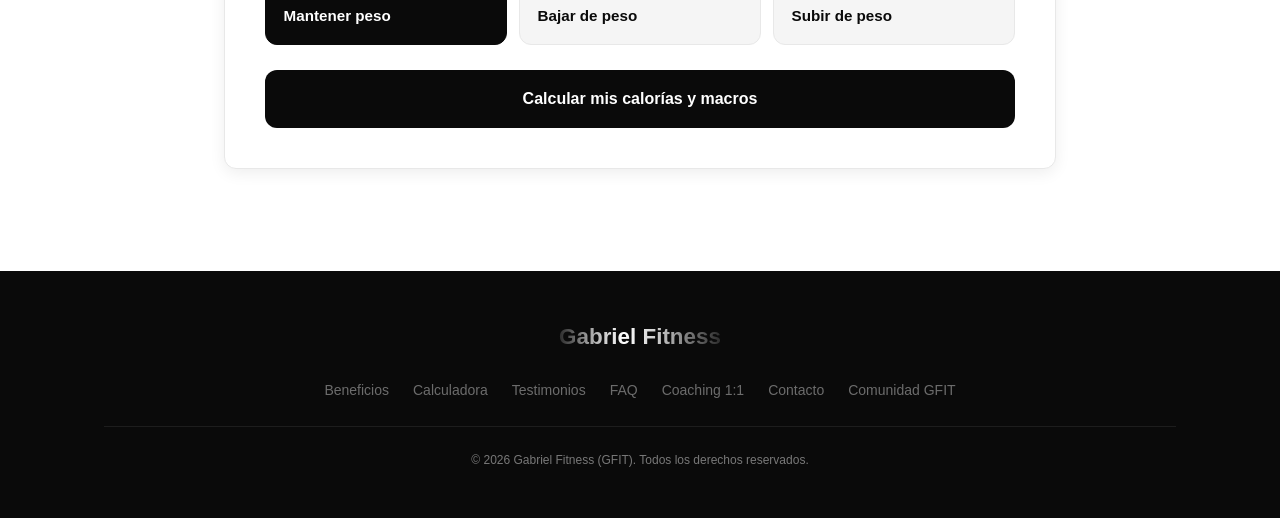
==== commit 84f4df2b: "Add unit converter to calculator, fix WhatsApp button, add share + disclaimer - Weight now supports " ====
--- a/calculadora.html
+++ b/calculadora.html
@@ -97,12 +97,42 @@
             </div>
 
             <div class="form-group">
-              <label class="form-label" for="c-altura">Altura (cm)</label>
-              <input class="form-input" type="number" inputmode="numeric" id="c-altura" name="altura" min="120" max="230" step="1" placeholder="Ej: 170" required>
-            </div>
-
-            <div class="form-group">
-              <label class="form-label" for="c-peso">Peso (kg)</label>
+              <div class="form-label-row">
+                <label class="form-label" for="c-altura">Altura</label>
+                <div class="choice-group choice-group--compact" role="radiogroup" aria-label="Unidad de altura">
+                  <label class="choice-card choice-card--compact">
+                    <input type="radio" name="alturaUnidad" value="cm" checked>
+                    <span class="choice-card-title">cm</span>
+                  </label>
+                  <label class="choice-card choice-card--compact">
+                    <input type="radio" name="alturaUnidad" value="ftin">
+                    <span class="choice-card-title">ft/in</span>
+                  </label>
+                </div>
+              </div>
+              <div id="alturaCmWrap">
+                <input class="form-input" type="number" inputmode="numeric" id="c-altura" name="altura" min="120" max="230" step="1" placeholder="Ej: 170" required>
+              </div>
+              <div id="alturaFtInWrap" class="altura-ftin-row" style="display:none;">
+                <input class="form-input" type="number" inputmode="numeric" id="c-altura-ft" min="3" max="8" step="1" placeholder="Pies">
+                <input class="form-input" type="number" inputmode="numeric" id="c-altura-in" min="0" max="11" step="1" placeholder="Pulgadas">
+              </div>
+            </div>
+
+            <div class="form-group">
+              <div class="form-label-row">
+                <label class="form-label" for="c-peso">Peso</label>
+                <div class="choice-group choice-group--compact" role="radiogroup" aria-label="Unidad de peso">
+                  <label class="choice-card choice-card--compact">
+                    <input type="radio" name="pesoUnidad" value="kg" checked>
+                    <span class="choice-card-title">kg</span>
+                  </label>
+                  <label class="choice-card choice-card--compact">
+                    <input type="radio" name="pesoUnidad" value="lb">
+                    <span class="choice-card-title">lb</span>
+                  </label>
+                </div>
+              </div>
               <input class="form-input" type="number" inputmode="decimal" id="c-peso" name="peso" min="30" max="250" step="0.1" placeholder="Ej: 70" required>
             </div>
 
@@ -181,9 +211,16 @@
 
             <p class="calc-note">Estos valores son una referencia de partida basada en fórmulas estándar (Mifflin-St Jeor), no una prescripción exacta. Tu cuerpo puede responder distinto — lo ideal es ajustar según cómo evoluciones en las primeras semanas.</p>
 
+            <p class="calc-note">Si estás embarazada, eres menor de edad, o tienes una condición médica, consulta a un profesional de salud antes de aplicar estos valores.</p>
+
             <div class="hero-cta-group">
               <a href="https://wa.me/50764013464?text=Hola%20Gabriel%2C%20hice%20el%20c%C3%A1lculo%20de%20mis%20calor%C3%ADas%20y%20tengo%20una%20duda%20sobre%20c%C3%B3mo%20aplicarlo" target="_blank" rel="noopener noreferrer" class="btn btn-primary btn-lg">Tengo una duda, hablemos por WhatsApp</a>
               <a href="https://www.skool.com/noimportadondeestes-3289/about" target="_blank" rel="noopener noreferrer" class="btn btn-outline">Prefiero unirme a la comunidad gratis</a>
+            </div>
+
+            <div class="calc-share">
+              <button type="button" class="btn btn-outline" id="shareBtn">Compartir mi resultado</button>
+              <span class="calc-share-feedback" id="shareFeedback" aria-live="polite"></span>
             </div>
 
           </div>
@@ -238,6 +275,50 @@
       });
     })();
 
+    // ---- CONVERSIÓN DE UNIDADES (peso y altura) ----
+    (function () {
+      var pesoInput = document.getElementById('c-peso');
+      var alturaCmWrap = document.getElementById('alturaCmWrap');
+      var alturaFtInWrap = document.getElementById('alturaFtInWrap');
+      var alturaCmInput = document.getElementById('c-altura');
+      var alturaFtInput = document.getElementById('c-altura-ft');
+      var alturaInInput = document.getElementById('c-altura-in');
+      if (!pesoInput || !alturaCmWrap) return;
+
+      document.querySelectorAll('input[name="pesoUnidad"]').forEach(function (radio) {
+        radio.addEventListener('change', function () {
+          pesoInput.value = '';
+          if (radio.value === 'lb' && radio.checked) {
+            pesoInput.min = 66; pesoInput.max = 550; pesoInput.placeholder = 'Ej: 155';
+          } else if (radio.checked) {
+            pesoInput.min = 30; pesoInput.max = 250; pesoInput.placeholder = 'Ej: 70';
+          }
+        });
+      });
+
+      document.querySelectorAll('input[name="alturaUnidad"]').forEach(function (radio) {
+        radio.addEventListener('change', function () {
+          if (!radio.checked) return;
+          alturaCmInput.value = '';
+          alturaFtInput.value = '';
+          alturaInInput.value = '';
+          if (radio.value === 'ftin') {
+            alturaCmWrap.style.display = 'none';
+            alturaFtInWrap.style.display = 'grid';
+            alturaCmInput.required = false;
+            alturaFtInput.required = true;
+            alturaInInput.required = true;
+          } else {
+            alturaCmWrap.style.display = 'block';
+            alturaFtInWrap.style.display = 'none';
+            alturaCmInput.required = true;
+            alturaFtInput.required = false;
+            alturaInInput.required = false;
+          }
+        });
+      });
+    })();
+
     // ---- CALCULADORA DE CALORÍAS Y MACROS ----
     (function () {
       var form = document.getElementById('calcForm');
@@ -257,10 +338,22 @@
 
         var sexo = form.sexo.value;
         var edad = parseFloat(form.edad.value);
-        var altura = parseFloat(form.altura.value);
-        var peso = parseFloat(form.peso.value);
         var actividad = form.actividad.value;
         var objetivo = form.objetivo.value;
+
+        var pesoUnidad = document.querySelector('input[name="pesoUnidad"]:checked').value;
+        var pesoRaw = parseFloat(form.peso.value);
+        var peso = pesoUnidad === 'lb' ? pesoRaw * 0.453592 : pesoRaw;
+
+        var alturaUnidad = document.querySelector('input[name="alturaUnidad"]:checked').value;
+        var altura;
+        if (alturaUnidad === 'ftin') {
+          var pies = parseFloat(document.getElementById('c-altura-ft').value) || 0;
+          var pulgadas = parseFloat(document.getElementById('c-altura-in').value) || 0;
+          altura = (pies * 30.48) + (pulgadas * 2.54);
+        } else {
+          altura = parseFloat(form.altura.value);
+        }
 
         var bmr = sexo === 'hombre'
           ? (10 * peso) + (6.25 * altura) - (5 * edad) + 5
@@ -288,6 +381,33 @@
         results.scrollIntoView({ behavior: 'smooth', block: 'start' });
       });
     })();
+
+    // ---- COMPARTIR RESULTADO ----
+    (function () {
+      var shareBtn = document.getElementById('shareBtn');
+      var feedback = document.getElementById('shareFeedback');
+      if (!shareBtn) return;
+
+      function showFeedback(msg) {
+        feedback.textContent = msg;
+        setTimeout(function () { feedback.textContent = ''; }, 2500);
+      }
+
+      shareBtn.addEventListener('click', function () {
+        var calorias = document.getElementById('resCalorias').textContent;
+        var texto = 'Mis calorías diarias objetivo son ' + calorias + ' — calculado en gabrielgfitness.com/calculadora';
+
+        if (navigator.share) {
+          navigator.share({ text: texto }).catch(function () {});
+        } else if (navigator.clipboard && navigator.clipboard.writeText) {
+          navigator.clipboard.writeText(texto)
+            .then(function () { showFeedback('¡Copiado!'); })
+            .catch(function () { showFeedback('No se pudo copiar'); });
+        } else {
+          showFeedback('No se pudo copiar');
+        }
+      });
+    })();
   </script>
 
 </body>
--- a/styles.css
+++ b/styles.css
@@ -1466,6 +1466,26 @@
 /* ============================================
    PÁGINA: CALCULADORA
    ============================================ */
+.calc-results .btn {
+  white-space: normal;
+  text-align: center;
+  line-height: 1.3;
+}
+
+.calc-share {
+  display: flex;
+  align-items: center;
+  gap: 0.75rem;
+  margin-top: 1rem;
+  flex-wrap: wrap;
+}
+
+.calc-share-feedback {
+  font-size: 0.85rem;
+  font-weight: 600;
+  color: var(--gray-700);
+}
+
 .calc-results {
   display: none;
   margin-top: 2rem;
@@ -1494,6 +1514,13 @@
   margin-bottom: 2rem;
 }
 
+.form-label-row {
+  display: flex;
+  align-items: center;
+  justify-content: space-between;
+  gap: 1rem;
+}
+
 .choice-group {
   display: grid;
   grid-template-columns: repeat(auto-fit, minmax(140px, 1fr));
@@ -1501,6 +1528,28 @@
 }
 
 .choice-group--stack { grid-template-columns: 1fr; }
+
+.choice-group--compact {
+  grid-template-columns: repeat(2, auto);
+  gap: 0.4rem;
+}
+
+.choice-card--compact {
+  flex-direction: row;
+  align-items: center;
+  padding: 0.35rem 0.85rem;
+}
+
+.choice-card--compact .choice-card-title {
+  font-size: 0.78rem;
+  font-weight: 600;
+}
+
+.altura-ftin-row {
+  display: grid;
+  grid-template-columns: 1fr 1fr;
+  gap: 0.75rem;
+}
 
 .choice-card {
   position: relative;
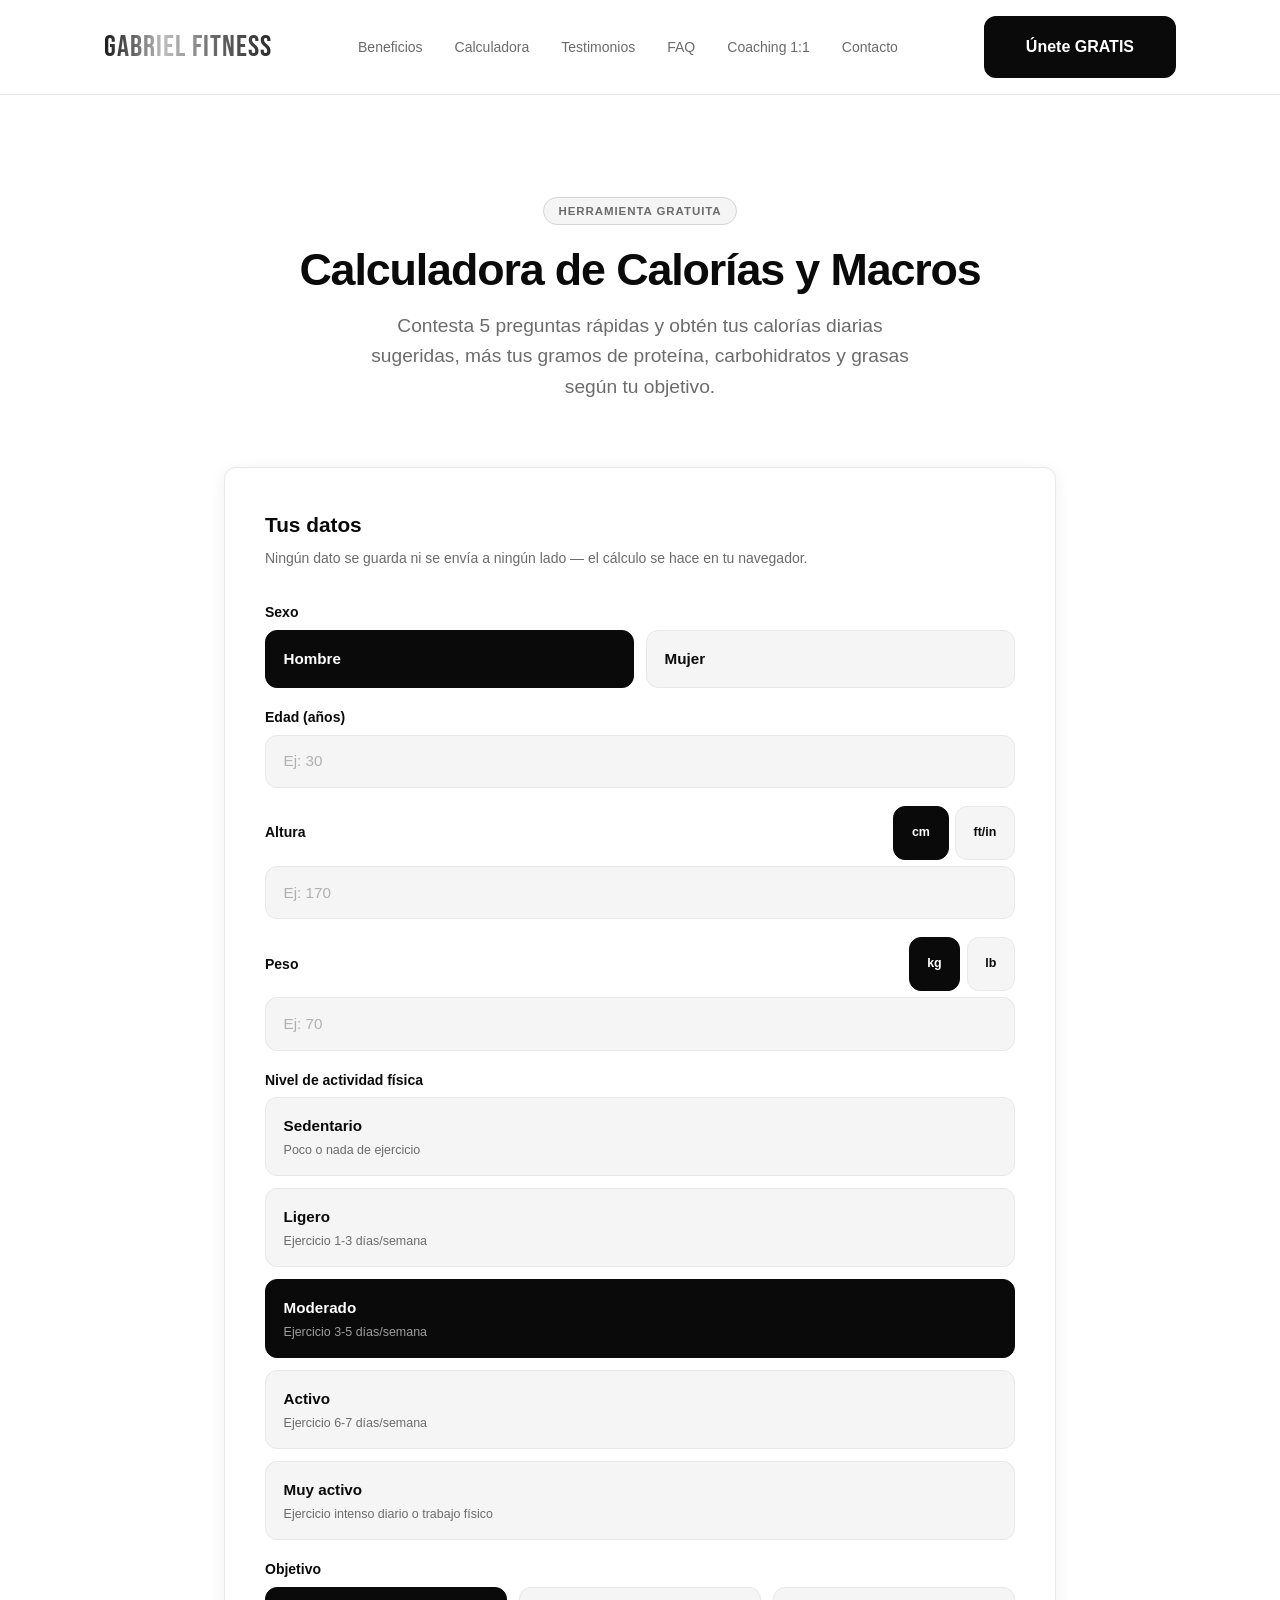
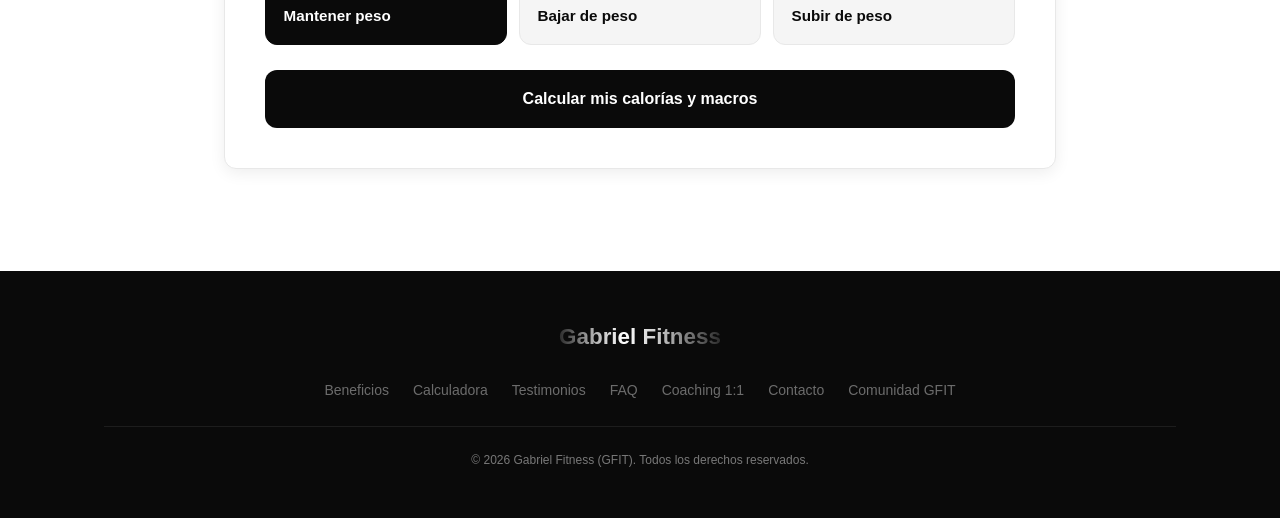
==== commit 0e8f4079: "Fix voseo (Argentine "vos" form) to tuteo across the site Gabriel is Panamanian and uses "tú", not "" ====
--- a/calculadora.html
+++ b/calculadora.html
@@ -68,7 +68,7 @@
         <div class="section-header">
           <div class="tag">Herramienta gratuita</div>
           <h1 class="section-title">Calculadora de Calorías y Macros</h1>
-          <p class="section-subtitle">Contestá 5 preguntas rápidas y obtené tus calorías diarias sugeridas, más tus gramos de proteína, carbohidratos y grasas según tu objetivo.</p>
+          <p class="section-subtitle">Contesta 5 preguntas rápidas y obtén tus calorías diarias sugeridas, más tus gramos de proteína, carbohidratos y grasas según tu objetivo.</p>
         </div>
 
         <div class="form-card">
